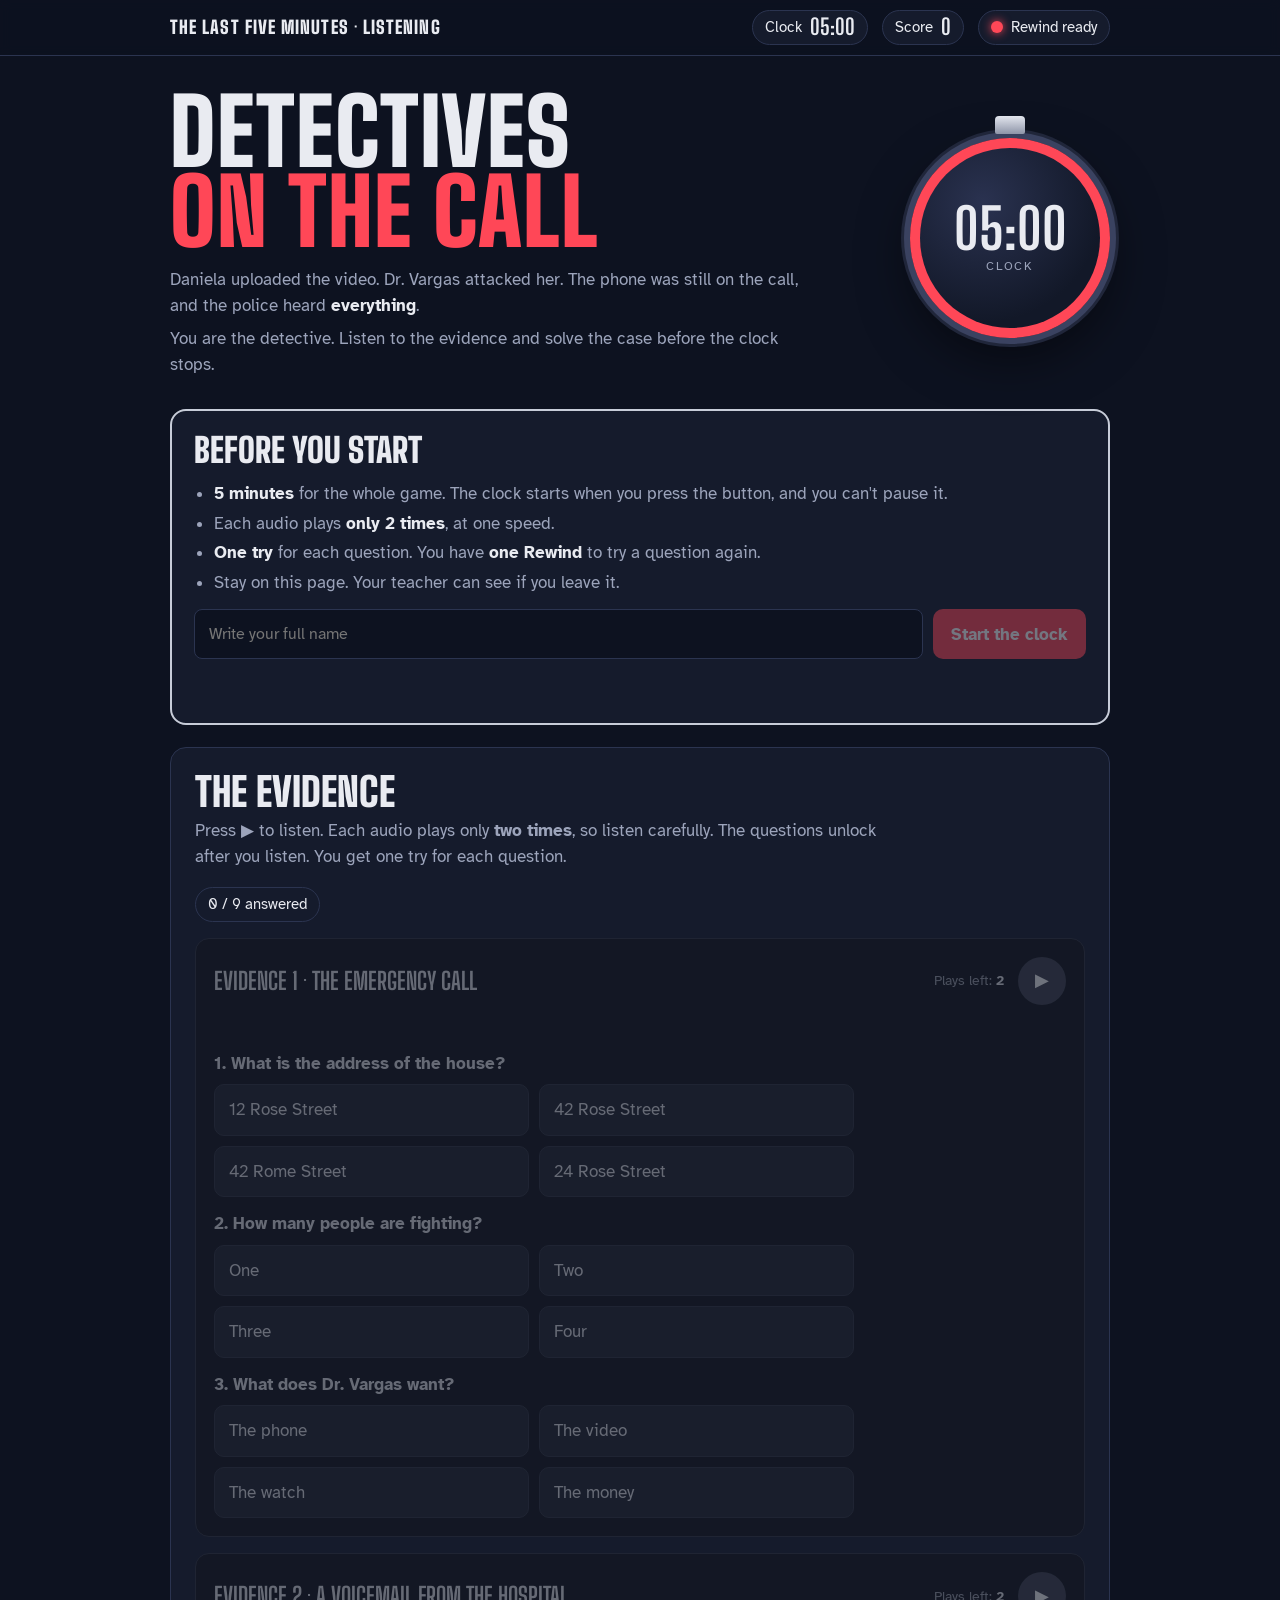
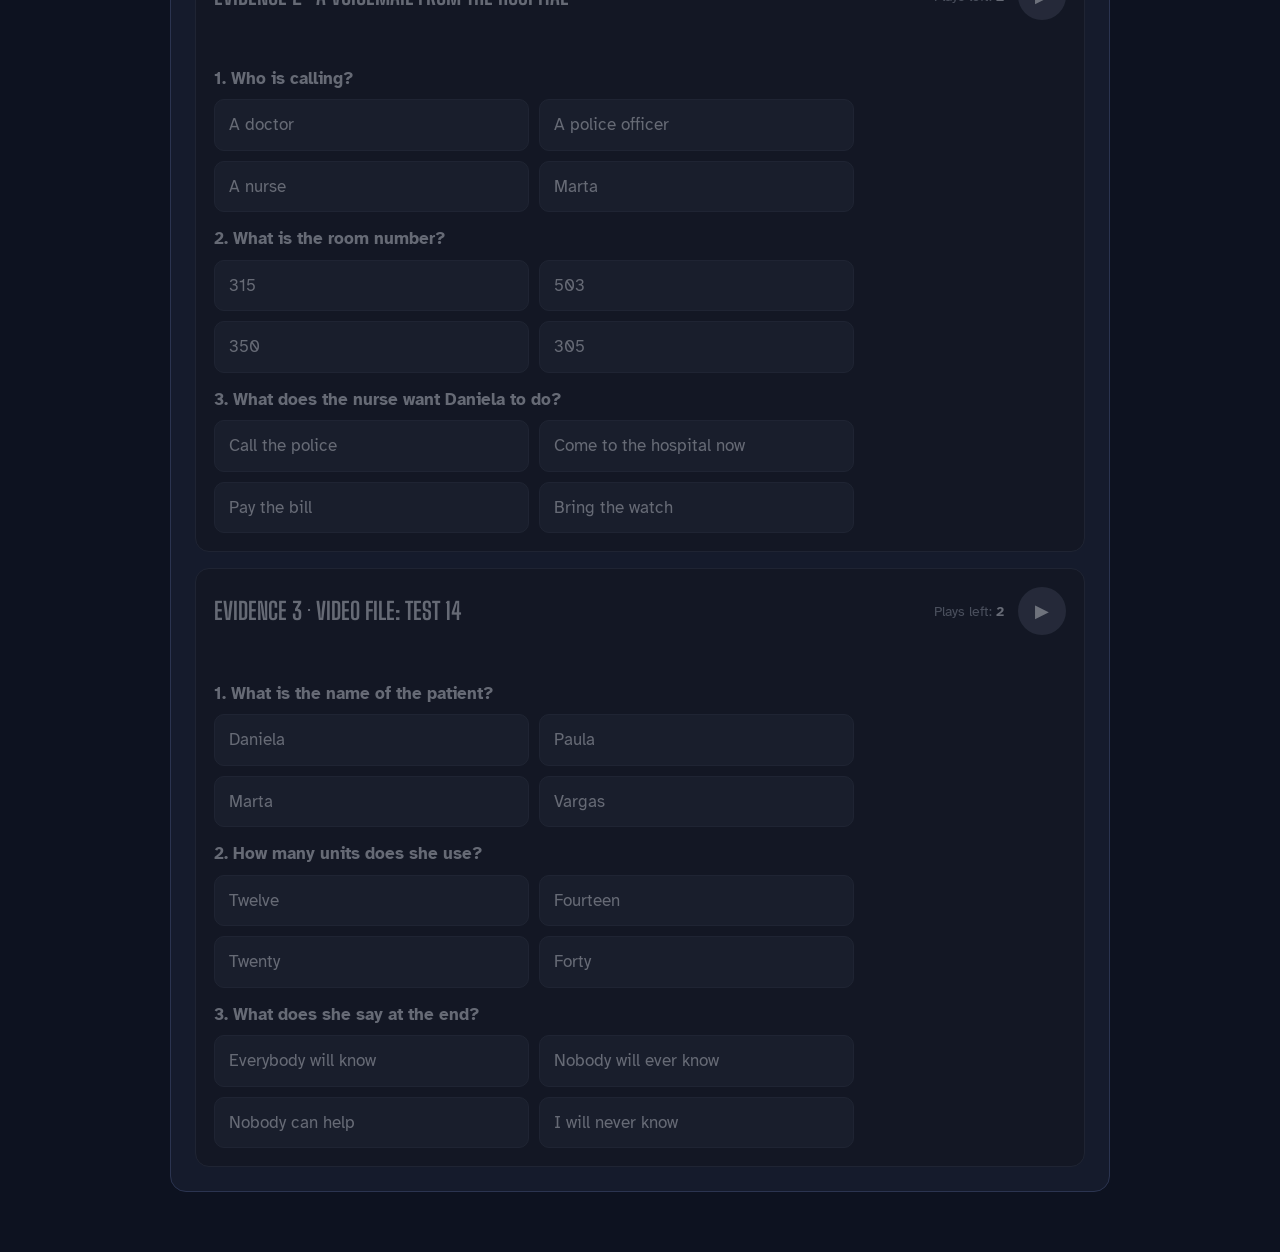
==== listening.html @ 0d75cebb "The Last Five Minutes: four English games as a static site Reading, Listening, Writing and Speaking " ====
<!DOCTYPE html>
<html lang="en">
<head>
<meta charset="utf-8">
<meta name="viewport" content="width=device-width, initial-scale=1">
<title>Detectives on the Call · The Last Five Minutes</title>
<meta name="description" content="Daniela uploaded the video. Dr. Vargas attacked her. The phone was still on the call, and the police heard everything. You are the detective. Listen to the evidence and solve the case before the clock">
<link rel="preconnect" href="https://fonts.googleapis.com">
<link rel="preconnect" href="https://fonts.gstatic.com" crossorigin>
<link href="https://fonts.googleapis.com/css2?family=Big+Shoulders+Display:wght@500;700;900&family=Atkinson+Hyperlegible:ital,wght@0,400;0,700;1,400&display=swap" rel="stylesheet">
<meta name="theme-color" content="#0d1220">
<link rel="icon" href="img/favicon.svg" type="image/svg+xml">
<link rel="stylesheet" href="css/style.css">
</head>
<body data-page="listening">
<div class="bar">
  <div class="wrap">
    <a class="brand" href="index.html" title="All games">The Last Five Minutes · Listening</a>
    <span class="chip tchip" id="tChip"><span id="tLabel">Clock</span> <b id="tTime">--:--</b></span>
    <span class="chip" id="playerChip" hidden><span id="playerName"></span></span>
    <span class="chip">Score <b id="score">0</b></span>
    <span class="chip" id="tokenChip"><span class="token-dot"></span><span id="tokenText">Rewind ready</span></span>
    <button class="ghost" id="restart" type="button" hidden>Start over</button>
  </div>
</div>

<div class="wrap">
  <header class="hero">
    <div>
      <h1>Detectives <span>on the call</span></h1>
      <p>Daniela uploaded the video. Dr. Vargas attacked her. The phone was still on the call, and the police heard <strong>everything</strong>.</p><p>You are the detective. Listen to the evidence and solve the case before the clock stops.</p>
    </div>
    <div class="dial-box" aria-hidden="true">
      <div class="dial" id="dial"><div class="dial-face"><div><div class="dial-time" id="dialTime">--:--</div><div class="dial-label" id="dialLabel">Mission clock</div></div></div></div>
    </div>
  </header>

  <section class="gate" id="gate">
    <h2>Before you start</h2>
    <ul><li><b>5 minutes</b> for the whole game. The clock starts when you press the button, and you can't pause it.</li><li>Each audio plays <b>only 2 times</b>, at one speed.</li><li><b>One try</b> for each question. You have <b>one Rewind</b> to try a question again.</li><li>Stay on this page. Your teacher can see if you leave it.</li></ul>
    <form id="gateForm">
      <label for="nameIn" class="sr">Your full name</label>
      <input type="text" id="nameIn" placeholder="Write your full name" autocomplete="off" maxlength="40">
      <button class="btn red" id="startBtn" type="submit" disabled>Start the clock</button>
    </form>
    <p class="meta" id="attemptNote"></p>
  </section>

  <section class="gate" id="doneCard" hidden>
    <h2>You finished this game</h2>
    <p class="meta" id="doneMeta"></p>
    <div class="row">
      <button class="btn red" id="againTop" type="button">Play again</button>
      <button class="btn line" id="seeResult" type="button">See my result</button>
    </div>
  </section>

  <section class="panel">
    <h2>The evidence</h2>
    <p class="lead">Press ▶ to listen. Each audio plays only <strong>two times</strong>, so listen carefully. The questions unlock after you listen. You get one try for each question.</p>
    <div class="row"><span class="chip" id="progress">0 / 9 answered</span></div>
    <p class="note" id="noVoice" hidden>This browser can't play the audio, so the text appears instead. For the real listening game, open the link in Chrome or Edge.</p>
    <div id="evidence"></div>
  </section>
  <section class="result" id="result" hidden></section>
</div>

<div class="flash" id="flash"></div>
<div class="modal" id="modal" role="dialog" aria-modal="true" aria-labelledby="mTitle">
  <div class="modal-box">
    <h3 id="mTitle">Wrong!</h3>
    <p id="mText"></p>
    <div class="row">
      <button class="btn red" id="mYes" type="button">Yes</button>
      <button class="btn line" id="mNo" type="button">No</button>
    </div>
  </div>
</div>
<script src="js/common.js"></script>
<script src="js/listening.js"></script>
<script src="js/boot.js"></script>
</body>
</html>
---- css/style.css ----
/* Plan: one night-time world (Dr. Vargas's house after dark). Silver watch dial is the hero.
   Camera-red is the single loud accent: the watch, REWIND and "caught" moments. Layout: one left-aligned column, tabs as numbered missions. */
:root{
  --ink:#0d1220;
  --panel:#151b2c;
  --panel-2:#1c2438;
  --line:#2b3450;
  --text:#e9ebf1;
  --muted:#9ca4bb;
  --steel:#c7ccd8;
  --alarm:#ff4757;
  --ok:#46cf9f;
  --bad:#ff7a85;
  --font-display:'Big Shoulders Display','Arial Narrow',Impact,sans-serif;
  --font-body:'Atkinson Hyperlegible',system-ui,-apple-system,'Segoe UI',sans-serif;
  color-scheme:dark;
}
*{box-sizing:border-box}
html,body{margin:0}
body{background:var(--ink);color:var(--text);font-family:var(--font-body);font-size:17px;line-height:1.5;
  background-image:radial-gradient(1200px 500px at 85% -10%, #1b2440 0%, transparent 60%);min-height:100%}
button{font:inherit;color:inherit;cursor:pointer}
button:focus-visible,input:focus-visible,textarea:focus-visible{outline:3px solid var(--steel);outline-offset:2px}
.wrap{max-width:980px;margin:0 auto;padding:0 20px 60px}

/* status bar */
.bar{position:sticky;top:0;z-index:20;background:rgba(13,18,32,.92);backdrop-filter:blur(6px);border-bottom:1px solid var(--line)}
.bar .wrap{display:flex;gap:14px;align-items:center;padding-top:10px;padding-bottom:10px;flex-wrap:wrap}
.brand{font-family:var(--font-display);font-weight:900;letter-spacing:.06em;text-transform:uppercase;font-size:18px;margin-right:auto}
.chip{display:inline-flex;align-items:center;gap:8px;border:1px solid var(--line);background:var(--panel);border-radius:999px;padding:5px 12px;font-size:15px}
.chip b{font-family:var(--font-display);font-size:22px;line-height:1;font-variant-numeric:tabular-nums}
.token-dot{width:12px;height:12px;border-radius:50%;background:var(--alarm);box-shadow:0 0 10px var(--alarm)}
.token-used .token-dot{background:transparent;border:2px solid var(--muted);box-shadow:none}
.chip input{background:transparent;border:0;border-bottom:1px solid var(--line);border-radius:0;padding:2px 4px;width:9em;min-width:0}
.ghost:disabled{opacity:.45;cursor:not-allowed}
.ghost{background:transparent;border:1px solid var(--line);border-radius:8px;padding:6px 12px;font-size:14px;color:var(--muted)}
.ghost:hover{color:var(--text);border-color:var(--steel)}
.score-pop{animation:pop .35s ease}
@keyframes pop{50%{transform:scale(1.25)}}

/* hero */
.hero{display:grid;grid-template-columns:1fr auto;gap:28px;align-items:center;padding:36px 0 24px}
.hero h1{font-family:var(--font-display);font-weight:900;text-transform:uppercase;font-size:clamp(46px,8vw,92px);line-height:.88;margin:0 0 14px;letter-spacing:.01em;text-wrap:balance}
.hero h1 span{color:var(--alarm)}
.hero p{margin:0 0 8px;max-width:58ch;color:var(--muted)}
.hero p strong{color:var(--text)}
.dial-box{display:grid;justify-items:center;gap:10px}
.dial{--p:1;width:200px;height:200px;border-radius:50%;display:grid;place-items:center;position:relative;
  background:conic-gradient(var(--alarm) calc(var(--p)*360deg), #2a3148 0);padding:10px;box-shadow:0 0 0 6px #3a4260, 0 0 0 9px #20263a, 0 20px 50px rgba(0,0,0,.5)}
.dial::before{content:"";position:absolute;top:-22px;left:50%;width:30px;height:18px;transform:translateX(-50%);background:linear-gradient(#e3e6ee,#8e95a8);border-radius:4px 4px 2px 2px}
.dial-face{width:100%;height:100%;border-radius:50%;background:radial-gradient(circle at 35% 30%,#2a3250,#121828 70%);display:grid;place-items:center;text-align:center}
.dial-time{font-family:var(--font-display);font-weight:700;font-size:56px;line-height:1;font-variant-numeric:tabular-nums}
.dial-label{font-size:12px;letter-spacing:.14em;text-transform:uppercase;color:var(--muted)}
.dial-ctrl{display:flex;gap:8px}

/* how-to strip */
.howto{display:grid;grid-template-columns:repeat(3,1fr);gap:12px;margin:6px 0 28px}
.howto div{border-left:3px solid var(--line);padding:4px 12px;font-size:15px;color:var(--muted)}
.howto b{color:var(--text);display:block}

/* tabs */
.tabs{display:grid;grid-template-columns:repeat(4,1fr);gap:10px;margin-bottom:18px}
.tab{background:var(--panel);border:1px solid var(--line);border-radius:12px;padding:12px 14px;text-align:left;display:grid;gap:2px;position:relative}
.tab .n{font-family:var(--font-display);font-size:14px;color:var(--muted);letter-spacing:.1em}
.tab .t{font-family:var(--font-display);font-weight:700;font-size:24px;text-transform:uppercase;line-height:1}
.tab .s{font-size:14px;color:var(--muted)}
.tab[aria-selected="true"]{border-color:var(--steel);background:var(--panel-2)}
.tab[aria-selected="true"] .t{color:var(--alarm)}
.tab .done{position:absolute;top:10px;right:12px;font-size:13px;color:var(--ok);display:none}
.tab.is-done .done{display:block}

.panel{display:none;background:var(--panel);border:1px solid var(--line);border-radius:16px;padding:24px}
.panel.on{display:block}
.panel h2{font-family:var(--font-display);font-weight:900;text-transform:uppercase;font-size:40px;line-height:1;margin:0 0 6px}
.panel h3{font-family:var(--font-display);font-weight:700;text-transform:uppercase;font-size:26px;margin:28px 0 8px}
.lead{color:var(--muted);margin:0 0 18px;max-width:65ch}

.btn{background:var(--steel);color:#10141f;border:0;border-radius:10px;padding:10px 18px;font-weight:700}
.btn:hover{filter:brightness(1.08)}
.btn:disabled{opacity:.4;cursor:not-allowed}
.btn.red{background:var(--alarm);color:#fff}
.btn.line{background:transparent;color:var(--text);border:1px solid var(--line)}
.row{display:flex;gap:10px;flex-wrap:wrap;align-items:center}

/* reading */
.doors{display:grid;grid-template-columns:repeat(5,1fr);gap:10px;margin-bottom:20px}
.door{border:1px solid var(--line);border-radius:10px;padding:10px 6px;text-align:center;background:var(--ink)}
.door .L{font-family:var(--font-display);font-weight:900;font-size:40px;line-height:1;color:var(--line)}
.door .r{font-size:12px;color:var(--muted);text-transform:uppercase;letter-spacing:.08em}
.door.open{border-color:var(--ok)}
.door.open .L{color:var(--ok)}
.door.now{border-color:var(--steel)}
.room-tag{font-size:13px;letter-spacing:.12em;text-transform:uppercase;color:var(--alarm);font-weight:700}
blockquote{margin:10px 0 16px;padding:12px 16px;border-left:3px solid var(--steel);background:var(--ink);border-radius:0 10px 10px 0;font-style:italic;max-width:65ch}
.q{font-weight:700;font-size:19px;margin:0 0 12px}
.opts{display:grid;grid-template-columns:repeat(2,1fr);gap:10px;max-width:640px}
.opt{background:var(--panel-2);border:1px solid var(--line);border-radius:10px;padding:12px 14px;text-align:left}
.opt:hover:not(:disabled){border-color:var(--steel)}
.opt.right{border-color:var(--ok);background:rgba(70,207,159,.14)}
.opt.wrong{border-color:var(--bad);background:rgba(255,122,133,.12);animation:shake .3s}
.opt:disabled{cursor:default}
@keyframes shake{25%{transform:translateX(-5px)}75%{transform:translateX(5px)}}
.code-in{display:flex;gap:10px;flex-wrap:wrap}
input[type=text]{background:var(--ink);border:1px solid var(--line);border-radius:8px;color:var(--text);padding:9px 12px;font:inherit;min-width:0}
.feedback{margin-top:14px;min-height:1.5em;font-weight:700}
.feedback.good{color:var(--ok)}
.final{text-align:left;padding:10px 0}
.final .word{font-family:var(--font-display);font-weight:900;font-size:clamp(60px,14vw,120px);line-height:1;letter-spacing:.12em;color:var(--ok)}

/* listening */
.speed{display:inline-flex;border:1px solid var(--line);border-radius:999px;overflow:hidden}
.speed button{background:transparent;border:0;padding:6px 14px;font-size:14px;color:var(--muted)}
.speed button[aria-pressed="true"]{background:var(--steel);color:#10141f;font-weight:700}
.evidence{border:1px solid var(--line);border-radius:14px;padding:18px;margin-top:16px;background:var(--ink)}
.ev-head{display:flex;gap:14px;align-items:center;flex-wrap:wrap;margin-bottom:12px}
.ev-head h4{margin:0;font-family:var(--font-display);font-size:24px;text-transform:uppercase;font-weight:700;margin-right:auto}
.play{width:48px;height:48px;border-radius:50%;border:0;background:var(--alarm);color:#fff;font-size:18px;display:grid;place-items:center}
.speaking{font-size:14px;color:var(--muted);min-height:1.4em}
.speaking b{color:var(--alarm)}
.lq{margin:14px 0 0}
.lq .q{font-size:17px;margin-bottom:8px}
.transcript{display:none;margin-top:14px;font-size:15px;color:var(--muted);border-top:1px dashed var(--line);padding-top:10px}
.transcript.on{display:block}
.transcript p{margin:2px 0}
.transcript b{color:var(--text)}
.note{font-size:14px;color:var(--muted)}

/* writing */
.diary{background:#f1ede2;color:#23222a;border-radius:6px 14px 14px 6px;padding:22px 24px 22px 54px;position:relative;
  background-image:repeating-linear-gradient(transparent 0 37px,#c9d3e6 37px 38px);box-shadow:inset 6px 0 0 #d9a3a7}
.diary::before{content:"";position:absolute;left:36px;top:0;bottom:0;width:2px;background:#e2a0a6}
.diary .date{font-style:italic;color:#5a5870;margin:0 0 6px}
.diary ol{margin:0;padding-left:20px}
.diary li{line-height:38px}
.diary input{background:rgba(255,255,255,.75);color:#1a1a22;border:0;border-bottom:2px solid #6a6f88;border-radius:4px 4px 0 0;width:7.5em;padding:2px 6px;font:inherit;font-weight:700}
.diary input.right{border-color:#1f9b6e;background:#d8f3e8}
.diary input.wrong{border-color:#d33b4a;background:#fbdfe2}
.diary .base{color:#6a6f88;font-size:15px}
.chips{display:flex;gap:8px;flex-wrap:wrap;margin:10px 0}
.wchip{border:1px dashed var(--line);border-radius:999px;padding:4px 12px;font-size:14px;color:var(--muted)}
.wchip.used{border-style:solid;border-color:var(--ok);color:var(--ok)}
textarea{width:100%;min-height:180px;background:var(--ink);border:1px solid var(--line);border-radius:10px;color:var(--text);font:inherit;padding:12px;resize:vertical}
.mini-clock{font-family:var(--font-display);font-weight:700;font-size:34px;font-variant-numeric:tabular-nums}
.starter{background:var(--ink);border-radius:10px;padding:12px 14px;margin:10px 0;font-style:italic;color:var(--steel)}

/* speaking */
.spk-grid{display:grid;grid-template-columns:1.3fr 1fr;gap:18px;align-items:start}
.card{background:var(--ink);border:1px solid var(--line);border-radius:14px;padding:20px}
.topic{font-family:var(--font-display);font-weight:700;font-size:32px;line-height:1.05;min-height:3.2em;margin:6px 0 14px;text-wrap:balance}
.big-clock{font-family:var(--font-display);font-weight:900;font-size:90px;line-height:1;font-variant-numeric:tabular-nums}
.rewind-btn{width:100%;padding:18px;border-radius:14px;border:0;background:var(--alarm);color:#fff;font-family:var(--font-display);font-weight:900;font-size:40px;letter-spacing:.08em;margin-top:12px;box-shadow:0 6px 0 #a3202c}
.rewind-btn:active:not(:disabled){transform:translateY(4px);box-shadow:0 2px 0 #a3202c}
.rewind-btn:disabled{opacity:.35;cursor:not-allowed}
.rw-count{color:var(--muted);margin-top:8px}
.chars{display:flex;gap:8px;flex-wrap:wrap;margin:8px 0 12px}
.qs{margin:0;padding-left:20px}
.qs li{margin:6px 0}
.vote{display:grid;gap:10px}
.vote-row{display:grid;grid-template-columns:130px 1fr 36px;gap:10px;align-items:center}
.vote-row button{background:var(--panel-2);border:1px solid var(--line);border-radius:8px;padding:8px;text-align:left}
.vbar{height:14px;background:var(--panel-2);border-radius:7px;overflow:hidden}
.vbar i{display:block;height:100%;width:0;background:var(--steel);transition:width .3s}
.vote-row span{font-family:var(--font-display);font-size:22px;font-variant-numeric:tabular-nums;text-align:right}

/* flash + modal */
.flash{position:fixed;inset:0;background:#fff;opacity:0;pointer-events:none;z-index:100}
.flash.go{animation:flash .7s ease-out}
@keyframes flash{0%{opacity:0}15%{opacity:1}100%{opacity:0}}
.modal{position:fixed;inset:0;background:rgba(5,8,15,.75);display:none;place-items:center;z-index:90;padding:20px}
.modal.on{display:grid}
.modal-box{background:var(--panel);border:2px solid var(--alarm);border-radius:16px;padding:24px;max-width:460px;width:100%}
.modal-box h3{font-family:var(--font-display);font-weight:900;font-size:40px;text-transform:uppercase;color:var(--alarm);margin:0 0 6px;line-height:1}
.modal-box p{color:var(--muted);margin:0 0 18px}
.modal-box .row{flex-direction:column;align-items:stretch}

@media (max-width:760px){
  .hero{grid-template-columns:1fr}
  .dial-box{justify-items:start}
  .tabs{grid-template-columns:repeat(2,1fr)}
  .howto{grid-template-columns:1fr}
  .spk-grid{grid-template-columns:1fr}
}
@media (max-width:440px){
  .opts{grid-template-columns:1fr}
  .doors{gap:6px}
  .door .L{font-size:30px}
  .door .r{font-size:10px}
  .panel{padding:18px}
  .diary{padding-left:44px}
  .diary::before{left:28px}
}
@media (prefers-reduced-motion:reduce){
  .flash.go{animation:flashSoft .3s}
  @keyframes flashSoft{50%{opacity:.25}}
  .opt.wrong,.score-pop{animation:none}
}

.result{margin-top:22px;border:2px solid var(--ok);border-radius:16px;padding:22px;background:var(--ink)}
.result[hidden]{display:none}
.result .big{font-family:var(--font-display);font-weight:900;font-size:clamp(40px,8vw,64px);line-height:1;text-transform:uppercase;color:var(--ok);margin:0 0 6px}
.result p{margin:4px 0;color:var(--muted)}
.result strong{color:var(--text)}
.steps{display:grid;grid-template-columns:repeat(3,1fr);gap:12px;margin:6px 0 24px}
.steps div{border-left:3px solid var(--line);padding:4px 12px;font-size:15px;color:var(--muted)}
.steps b{color:var(--text);display:block}
@media (max-width:760px){.steps{grid-template-columns:1fr}}
.panel{display:block}
.dline{display:inline}
.dchk{background:#2d3046;color:#f1ede2;border:0;border-radius:6px;padding:3px 10px;font-size:14px;font-weight:700;margin-left:4px;vertical-align:middle}
.dchk:disabled{background:#1f9b6e;cursor:default}

/* ===== v2: gate, mandatory clock, results, responsive ===== */
.sr{position:absolute;width:1px;height:1px;overflow:hidden;clip:rect(0 0 0 0);white-space:nowrap}
.gate{background:var(--panel);border:2px solid var(--steel);border-radius:16px;padding:22px;margin:0 0 22px;display:grid;gap:14px}
.gate[hidden]{display:none}
.gate h2{font-family:var(--font-display);font-weight:900;text-transform:uppercase;font-size:34px;line-height:1;margin:0}
.gate ul{margin:0;padding-left:20px;color:var(--muted);display:grid;gap:4px}
.gate li b{color:var(--text)}
.gate form{display:flex;gap:10px;flex-wrap:wrap}
.gate input{flex:1 1 220px;padding:12px 14px}
.locked{opacity:.38;pointer-events:none;user-select:none;filter:saturate(.4)}
.tchip b{min-width:3.4ch}
.tchip.warn{border-color:var(--alarm);color:var(--alarm)}
.tchip.warn b{animation:blink 1s steps(2) infinite}
@keyframes blink{50%{opacity:.35}}
.chip[hidden]{display:none}
.plays{font-size:14px;color:var(--muted)}
.plays b{color:var(--text)}
.play:disabled{background:#3a4260;cursor:not-allowed}
.lockmsg{font-size:14px;color:var(--alarm);margin:10px 0 0}
.opt.picked-wrong{border-color:var(--bad);background:rgba(255,122,133,.12)}
.stats{display:grid;grid-template-columns:repeat(4,1fr);gap:10px;margin:14px 0}
.stat{background:var(--panel);border:1px solid var(--line);border-radius:10px;padding:10px 12px}
.stat span{display:block;font-size:12px;letter-spacing:.1em;text-transform:uppercase;color:var(--muted)}
.stat b{font-family:var(--font-display);font-size:28px;line-height:1.1;font-variant-numeric:tabular-nums}
.meta{font-size:14px;color:var(--muted)}
.rv{border-top:1px solid var(--line);padding-top:12px;margin-top:14px}
.rv h5{font-family:var(--font-display);font-size:20px;text-transform:uppercase;margin:0 0 6px}
.rv ul{margin:6px 0 0;padding-left:20px}
.rv li{margin:4px 0}
.rv .tr{font-size:15px;color:var(--muted);font-style:italic}
.okc{color:var(--ok);font-weight:700}
.badc{color:var(--bad);font-weight:700}
.btn,.opt,.ghost,.play{min-height:44px}
input[type=text],textarea{font-size:16px}
.diary input{font-size:16px}
.diary input:disabled{opacity:1;-webkit-text-fill-color:#1a1a22}
.dchk{min-height:32px}
.nopaste{font-size:14px;color:var(--alarm);min-height:1.4em;margin:6px 0 0}
.phase-tag{font-size:13px;letter-spacing:.12em;text-transform:uppercase;color:var(--muted);font-weight:700}
@media (max-width:760px){
  .dial-box{display:none}
  .hero{padding:22px 0 14px}
  .stats{grid-template-columns:repeat(2,1fr)}
}
@media (max-width:560px){
  .brand,#playerChip{display:none}
  .bar .wrap{gap:6px;padding-left:12px;padding-right:12px}
  .chip{padding:4px 10px;font-size:13px}
  .chip b{font-size:19px}
  .wrap{padding-left:14px;padding-right:14px}
  .hero h1{font-size:44px}
  .opts{grid-template-columns:1fr}
  .panel{padding:16px}
  .panel h2{font-size:30px}
  .panel h3{font-size:24px}
  .gate{padding:16px}
  .gate .btn{width:100%}
  .evidence{padding:14px}
  .ev-head h4{font-size:20px;flex-basis:100%}
  .diary{padding:14px 12px 14px 28px;background-image:none}
  .diary::before{left:16px}
  .diary li{line-height:1.6;padding:8px 0;border-bottom:1px solid #c9d3e6}
  .diary input{width:7.5em}
  .dchk{min-height:40px;padding:4px 12px}
  .modal-box{padding:18px}
  .modal-box h3{font-size:32px}
  .mini-clock{font-size:28px}
  .row .btn{flex:1 1 auto}
}

/* ===== reading ===== */
.door.forced{border-color:var(--bad)}
.door.forced .L{color:var(--bad)}
.order{display:grid;gap:8px;max-width:520px}
.order .opt{display:flex;gap:12px;align-items:center}
.opt.picked{border-color:var(--steel);background:var(--panel)}
.ordn{width:28px;height:28px;flex:none;border-radius:50%;border:1px dashed var(--line);display:grid;place-items:center;font-family:var(--font-display);font-weight:900;font-size:18px}
.opt.picked .ordn{background:var(--steel);color:#10141f;border:0}
.secret{font-family:var(--font-display);font-weight:900;font-size:clamp(56px,13vw,110px);line-height:1;letter-spacing:.14em;margin:6px 0 10px}
.doors{grid-template-columns:repeat(5,minmax(0,1fr))}
.door .r{overflow:hidden;text-overflow:ellipsis;white-space:nowrap}
@media (max-width:560px){.door{padding:8px 2px}.door .r{font-size:9px;letter-spacing:.02em}.bar .ghost{padding:4px 10px;min-height:36px}}

/* link back to the home page */
a.brand{color:inherit;text-decoration:none}
a.brand:hover{color:var(--alarm)}
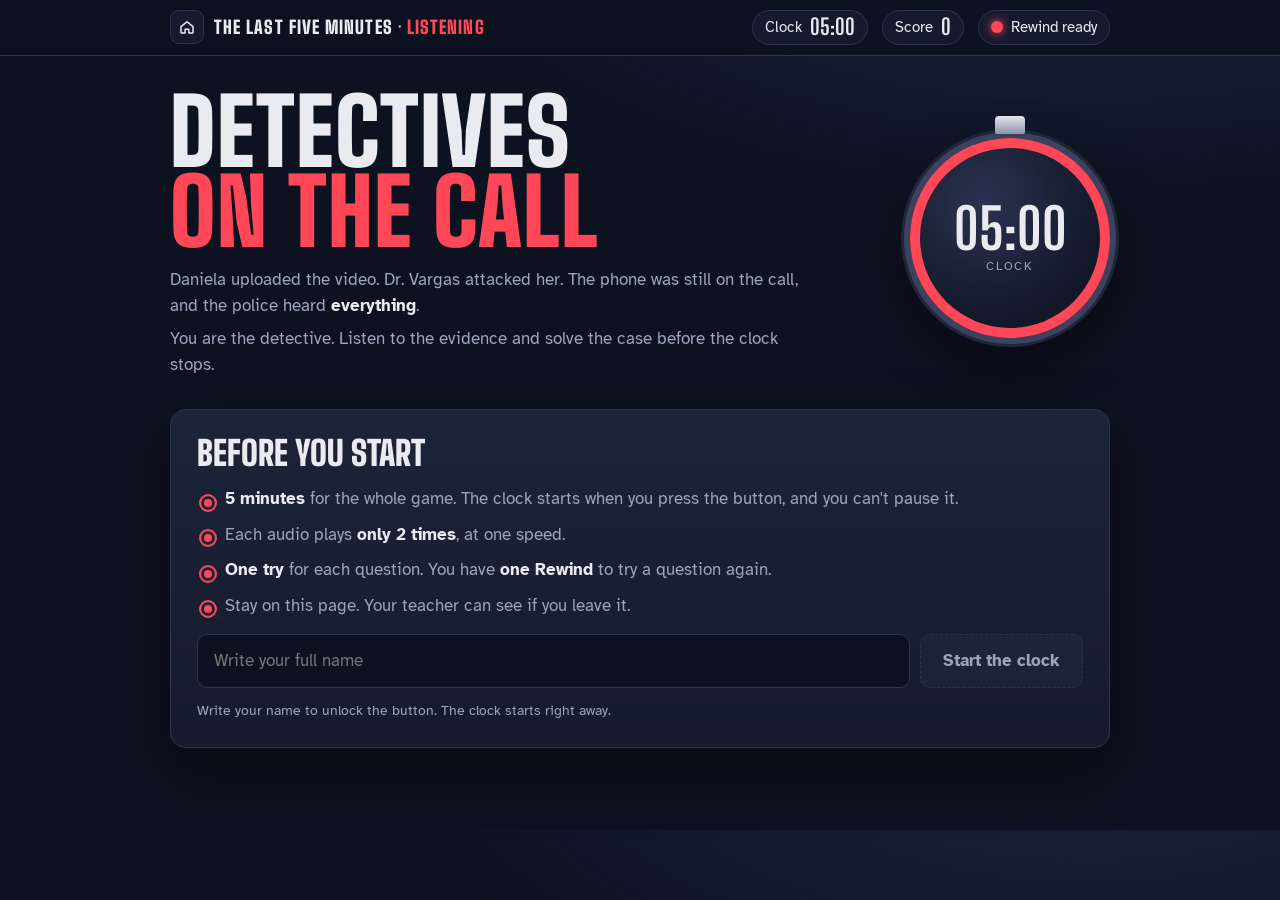
==== commit 417b16cc: "Improve navigation, responsive layout and game UI - Home button in every game bar; one-row compact b" ====
--- a/listening.html
+++ b/listening.html
@@ -15,13 +15,14 @@
 <body data-page="listening">
 <div class="bar">
   <div class="wrap">
-    <a class="brand" href="index.html" title="All games">The Last Five Minutes · Listening</a>
+    <a class="brand" href="index.html" title="All games" aria-label="All games"><svg class="home-ico" viewBox="0 0 24 24" aria-hidden="true"><path d="M4 11.5 12 5l8 6.5V19a1 1 0 0 1-1 1h-4.5v-5h-5v5H5a1 1 0 0 1-1-1z" fill="none" stroke="currentColor" stroke-width="2" stroke-linejoin="round"/></svg><span class="brand-txt">The Last Five Minutes · <em>Listening</em></span></a>
     <span class="chip tchip" id="tChip"><span id="tLabel">Clock</span> <b id="tTime">--:--</b></span>
     <span class="chip" id="playerChip" hidden><span id="playerName"></span></span>
     <span class="chip">Score <b id="score">0</b></span>
-    <span class="chip" id="tokenChip"><span class="token-dot"></span><span id="tokenText">Rewind ready</span></span>
-    <button class="ghost" id="restart" type="button" hidden>Start over</button>
+    <span class="chip" id="tokenChip" title="Your Rewind: one per game"><span class="token-dot"></span><span id="tokenText">Rewind ready</span></span>
+    <button class="ghost" id="restart" type="button" hidden aria-label="Start over"><span class="ico" aria-hidden="true">↺</span><span class="lbl">Start over</span></button>
   </div>
+  <span class="tline" aria-hidden="true"></span>
 </div>
 
 <div class="wrap">
@@ -43,6 +44,7 @@
       <input type="text" id="nameIn" placeholder="Write your full name" autocomplete="off" maxlength="40">
       <button class="btn red" id="startBtn" type="submit" disabled>Start the clock</button>
     </form>
+    <p class="hint" id="startHint">Write your name to unlock the button. The clock starts right away.</p>
     <p class="meta" id="attemptNote"></p>
   </section>
 
@@ -52,10 +54,12 @@
     <div class="row">
       <button class="btn red" id="againTop" type="button">Play again</button>
       <button class="btn line" id="seeResult" type="button">See my result</button>
+      <a class="btn line" href="index.html">All games</a>
+      <a class="btn line" href="writing.html">Next: Writing →</a>
     </div>
   </section>
 
-  <section class="panel">
+  <section class="panel game-area" data-first>
     <h2>The evidence</h2>
     <p class="lead">Press ▶ to listen. Each audio plays only <strong>two times</strong>, so listen carefully. The questions unlock after you listen. You get one try for each question.</p>
     <div class="row"><span class="chip" id="progress">0 / 9 answered</span></div>
--- a/css/style.css
+++ b/css/style.css
@@ -296,3 +296,132 @@
 /* link back to the home page */
 a.brand{color:inherit;text-decoration:none}
 a.brand:hover{color:var(--alarm)}
+
+/* ===== v3: navigation, responsive layout and polish ===== */
+[hidden]{display:none!important}
+a.btn{display:inline-flex;align-items:center;justify-content:center;text-decoration:none;text-align:center}
+a:focus-visible{outline:3px solid var(--steel);outline-offset:2px;border-radius:8px}
+::selection{background:var(--alarm);color:#fff}
+
+/* top bar: home button, compact chips, time line */
+.bar .wrap{flex-wrap:nowrap}
+.brand{display:inline-flex;align-items:center;gap:10px;min-width:0}
+.brand-txt{overflow:hidden;text-overflow:ellipsis;white-space:nowrap}
+.brand em{font-style:normal;color:var(--alarm)}
+.home-ico{width:34px;height:34px;flex:none;padding:7px;border:1px solid var(--line);border-radius:9px;background:var(--panel);color:var(--text);transition:border-color .15s,color .15s}
+a.brand:hover .home-ico{border-color:var(--alarm);color:var(--alarm)}
+.chip{white-space:nowrap}
+.ghost .ico{display:none;font-size:20px;line-height:1}
+.ghost{white-space:nowrap}
+.tline{position:absolute;left:0;bottom:-1px;height:3px;width:calc(var(--clock-p,0) * 100%);background:var(--alarm);box-shadow:0 0 12px var(--alarm);transition:width .25s linear;pointer-events:none}
+.bar:has(.tchip.warn) .tline{animation:blink 1s steps(2) infinite}
+
+/* before the start the game stays out of the way; after the end the result comes first */
+body:not(.started) .game-area{display:none}
+body.finished .game-area{display:none}
+
+/* hero becomes a compact title while playing */
+.started .hero{padding:22px 0 16px;gap:18px}
+.started .hero p{display:none}
+.started .hero h1{font-size:clamp(36px,5.5vw,58px);margin:0}
+.started .dial{width:118px;height:118px;padding:7px;box-shadow:0 0 0 4px #3a4260,0 0 0 7px #20263a,0 12px 30px rgba(0,0,0,.5)}
+.started .dial::before{top:-15px;width:22px;height:11px}
+.started .dial-time{font-size:32px}
+.started .dial-label{font-size:9px;letter-spacing:.1em}
+
+/* briefing card before the start */
+.gate{border:1px solid var(--line);background:linear-gradient(180deg,var(--panel-2),var(--panel));box-shadow:0 24px 60px rgba(0,0,0,.35);padding:26px;gap:16px}
+.gate ul{list-style:none;padding:0;gap:10px}
+.gate li{position:relative;padding-left:28px}
+.gate li::before{content:"";position:absolute;left:2px;top:.42em;width:14px;height:14px;border-radius:50%;border:2px solid var(--alarm);box-shadow:inset 0 0 0 3px var(--panel-2),inset 0 0 0 8px var(--alarm)}
+.gate input{font-size:17px;padding:13px 16px;border-radius:10px}
+.gate form .btn{padding:12px 22px;font-size:17px}
+.btn.red:disabled{background:var(--panel-2);color:var(--muted);border:1px dashed var(--line);opacity:1}
+.hint{margin:-4px 0 0;font-size:14px;color:var(--muted)}
+#doneCard{border-color:var(--ok);background:linear-gradient(180deg,rgba(70,207,159,.10),var(--panel))}
+#doneCard h2{color:var(--ok)}
+.row .btn{min-height:44px}
+
+/* panels and controls */
+.panel{border-radius:18px}
+.btn{transition:filter .15s,transform .1s}
+.btn:active:not(:disabled){transform:translateY(1px)}
+.opt{transition:border-color .15s,background .15s,transform .1s;line-height:1.35}
+.opt:active:not(:disabled){transform:scale(.99)}
+.opt:disabled:not(.right):not(.picked-wrong){opacity:.75}
+.opt.right::after{content:" \2713";color:var(--ok);font-weight:700}
+.opt.picked-wrong::after{content:" \2717";color:var(--bad);font-weight:700}
+.q{line-height:1.35}
+.lq + .lq{margin-top:22px}
+.feedback{font-size:18px}
+
+/* reading */
+.door{transition:border-color .2s,box-shadow .2s,transform .2s}
+.door.now{box-shadow:0 0 0 1px var(--steel) inset,0 8px 24px rgba(0,0,0,.35);transform:translateY(-2px)}
+.door.open{background:rgba(70,207,159,.08)}
+.door.forced{background:rgba(255,122,133,.07)}
+#nextRoom{margin-top:6px;padding:12px 22px;font-size:17px}
+
+/* listening */
+.evidence{transition:border-color .2s,box-shadow .2s}
+.evidence.is-playing{border-color:var(--alarm);box-shadow:0 0 0 1px var(--alarm) inset}
+.evidence.is-done{border-color:rgba(70,207,159,.55)}
+.ev-count{font-family:var(--font-body);font-size:13px;font-weight:700;letter-spacing:.04em;color:var(--muted);border:1px solid var(--line);border-radius:999px;padding:2px 9px;vertical-align:middle;white-space:nowrap}
+.evidence.is-done .ev-count{color:var(--ok);border-color:var(--ok)}
+.play{width:54px;height:54px;font-size:20px;box-shadow:0 6px 18px rgba(255,71,87,.35);transition:transform .1s}
+.play:active:not(:disabled){transform:scale(.95)}
+.play:disabled{box-shadow:none}
+.evidence.is-playing .play{animation:ring 1.2s ease-out infinite}
+@keyframes ring{0%{box-shadow:0 0 0 0 rgba(255,71,87,.55)}100%{box-shadow:0 0 0 14px rgba(255,71,87,0)}}
+.eq{display:inline-flex;gap:2px;align-items:flex-end;height:14px;margin-right:6px;vertical-align:-2px}
+.eq i{width:3px;background:var(--alarm);border-radius:1px;animation:eq .9s ease-in-out infinite}
+.eq i:nth-child(2){animation-delay:.15s}
+.eq i:nth-child(3){animation-delay:.3s}
+.eq i:nth-child(4){animation-delay:.45s}
+@keyframes eq{0%,100%{height:4px}50%{height:14px}}
+.lockmsg{background:rgba(255,71,87,.08);border:1px dashed rgba(255,71,87,.45);border-radius:10px;padding:10px 12px;color:var(--text)}
+
+/* writing */
+.diary input:focus{outline:3px solid #6a6f88;outline-offset:1px}
+.meter{position:relative;height:8px;background:var(--panel-2);border-radius:4px;margin:10px 0 2px}
+.meter i{display:block;height:100%;width:0;background:var(--muted);border-radius:4px;transition:width .2s,background .2s}
+.meter i.ok{background:var(--steel)}
+.meter i.bonus{background:var(--ok)}
+.meter .mark{position:absolute;left:60%;top:-4px;bottom:-4px;width:2px;background:var(--text);opacity:.5;border-radius:1px}
+#storySec{margin-top:18px}
+
+/* results */
+.result{box-shadow:0 24px 60px rgba(0,0,0,.35)}
+
+@media (max-width:760px){
+  .started .hero{padding:16px 0 12px}
+}
+@media (max-width:560px){
+  .bar .brand{display:inline-flex;margin-right:auto}
+  .brand-txt,#tLabel,#tokenText,.ghost .lbl{display:none}
+  .ghost .ico{display:inline}
+  .bar .wrap{gap:6px}
+  .home-ico{width:36px;height:36px}
+  #tokenChip{padding:4px 9px;gap:0;min-height:30px}
+  .bar .ghost{width:38px;padding:0;display:grid;place-items:center}
+  .started .hero h1{font-size:34px}
+  .gate{padding:18px}
+  .gate h2{font-size:30px}
+  .row .btn,.row a.btn{flex:1 1 calc(50% - 10px)}
+  .play{width:50px;height:50px}
+  .ev-head{gap:10px}
+  .ev-head .plays{margin-right:auto}
+  .lq + .lq{margin-top:18px}
+  .doors{gap:5px}
+}
+@media (prefers-reduced-motion:reduce){
+  .tline,.door,.btn,.opt{transition:none}
+  .evidence.is-playing .play,.eq i,.bar:has(.tchip.warn) .tline{animation:none}
+}
+
+/* v3 fixes */
+.gate .meta:empty{display:none}
+@media (max-width:560px){
+  #setup .row .btn{padding:10px 12px}
+  #setup .row .btn.red{flex-basis:100%}
+}
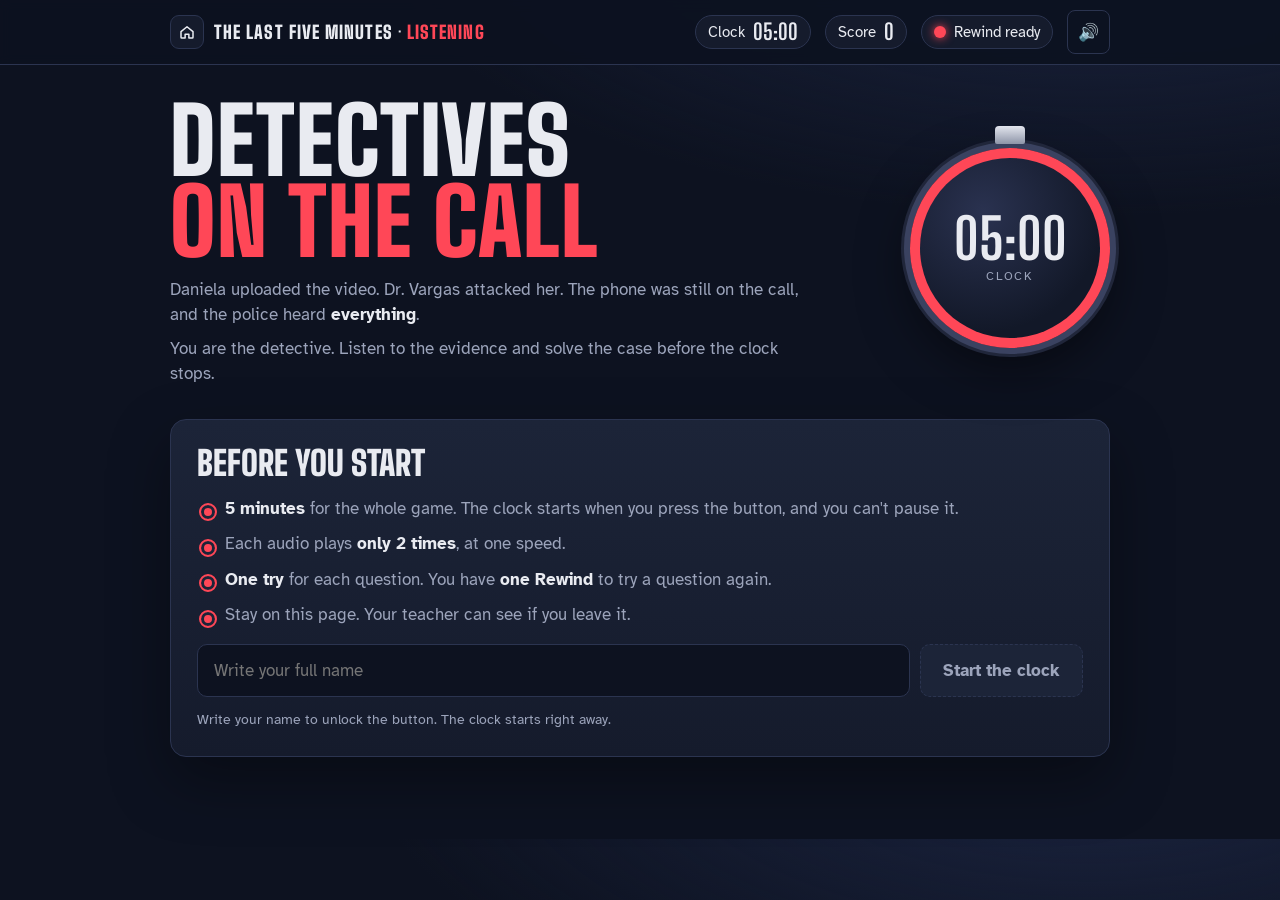
==== commit 67362805: "Floating timer, game effects and an auto-graded Writing mission 2 - Floating watch timer always on s" ====
--- a/listening.html
+++ b/listening.html
@@ -80,6 +80,7 @@
     </div>
   </div>
 </div>
+<script src="js/fx.js"></script>
 <script src="js/common.js"></script>
 <script src="js/listening.js"></script>
 <script src="js/boot.js"></script>
--- a/css/style.css
+++ b/css/style.css
@@ -425,3 +425,151 @@
   #setup .row .btn{padding:10px 12px}
   #setup .row .btn.red{flex-basis:100%}
 }
+
+/* ===== v4: always-visible timer, game effects, Writing redesign ===== */
+
+/* floating watch: fixed on screen while a game runs */
+.ftimer{position:fixed;right:18px;bottom:18px;z-index:60;width:104px;height:104px;border-radius:50%;display:none;place-items:center;
+  background:radial-gradient(circle at 35% 30%,#2a3250,#0f1424 70%);box-shadow:0 0 0 4px #3a4260,0 0 0 7px #1a2033,0 14px 34px rgba(0,0,0,.55)}
+.ftimer::before{content:"";position:absolute;top:-13px;left:50%;width:22px;height:11px;transform:translateX(-50%);background:linear-gradient(#e3e6ee,#8e95a8);border-radius:4px 4px 2px 2px}
+.ftimer svg{position:absolute;inset:6px;width:calc(100% - 12px);height:calc(100% - 12px);transform:rotate(-90deg)}
+.ftimer .trk{fill:none;stroke:#2a3148;stroke-width:6}
+.ftimer .arc{fill:none;stroke:var(--ok);stroke-width:6;stroke-linecap:round;stroke-dasharray:100;stroke-dashoffset:0;transition:stroke-dashoffset .3s linear,stroke .3s}
+.ftimer .ft-in{position:relative;text-align:center;line-height:1}
+.ftimer .ft-time{display:block;font-family:var(--font-display);font-weight:900;font-size:30px;font-variant-numeric:tabular-nums}
+.ftimer .ft-label{display:block;font-size:9px;letter-spacing:.12em;text-transform:uppercase;color:var(--muted);margin-top:3px}
+.ftimer.warn .arc{stroke:var(--alarm)}
+.ftimer.warn{animation:tpulse 1s ease-in-out infinite}
+.ftimer.warn .ft-time{color:var(--alarm)}
+@keyframes tpulse{50%{box-shadow:0 0 0 4px var(--alarm),0 0 0 7px #1a2033,0 0 30px rgba(255,71,87,.6)}}
+.started:not(.finished) .ftimer{display:grid}
+body[data-page="speaking"] .ftimer{display:none}
+body[data-page="speaking"].running .ftimer{display:grid}
+body.started:not(.finished) > .wrap{padding-bottom:140px}
+
+/* sound button */
+.ghost.snd{font-size:17px;line-height:1;padding:6px 10px}
+
+/* +points */
+.fx-points{position:fixed;z-index:120;width:60px;text-align:center;pointer-events:none;font-family:var(--font-display);font-weight:900;font-size:34px;color:var(--ok);
+  text-shadow:0 2px 0 #0b3d2c,0 0 18px rgba(70,207,159,.6);animation:floatup 1.1s ease-out forwards}
+.fx-points.neg{color:var(--bad)}
+@keyframes floatup{0%{opacity:0;transform:translateY(10px) scale(.6)}15%{opacity:1;transform:translateY(0) scale(1.15)}100%{opacity:0;transform:translateY(-70px) scale(1)}}
+
+/* shake on a wrong answer */
+.fx-shake{animation:wshake .45s}
+@keyframes wshake{15%{transform:translateX(-8px)}30%{transform:translateX(7px)}45%{transform:translateX(-5px)}60%{transform:translateX(4px)}75%{transform:translateX(-2px)}}
+
+/* confetti canvas */
+.fx-confetti{position:fixed;inset:0;width:100%;height:100%;z-index:130;pointer-events:none}
+
+/* stars on the result */
+.fx-stars{display:flex;gap:6px;margin:6px 0 10px}
+.fx-stars span{font-size:46px;line-height:1;color:#2b3450;animation:starpop .5s cubic-bezier(.2,1.6,.4,1) both;animation-delay:var(--d)}
+.fx-stars span.on{color:#ffd166;text-shadow:0 0 18px rgba(255,209,102,.55)}
+@keyframes starpop{0%{transform:scale(0) rotate(-40deg);opacity:0}100%{transform:scale(1) rotate(0);opacity:1}}
+
+/* reveal card */
+.fx-reveal{position:fixed;inset:0;z-index:110;display:grid;place-items:center;pointer-events:none;opacity:0;transition:opacity .2s}
+.fx-reveal.on{opacity:1;pointer-events:auto;background:rgba(5,8,15,.55)}
+.fx-card{background:linear-gradient(180deg,#1d2a3c,var(--panel));border:2px solid var(--ok);border-radius:22px;padding:26px 34px;text-align:center;min-width:240px;max-width:86vw;
+  box-shadow:0 30px 80px rgba(0,0,0,.6),0 0 40px rgba(70,207,159,.25);transform:scale(.7) rotateY(70deg);transition:transform .45s cubic-bezier(.2,1.4,.4,1)}
+.fx-reveal.on .fx-card{transform:scale(1) rotateY(0)}
+.fx-reveal.bad .fx-card{border-color:var(--bad);box-shadow:0 30px 80px rgba(0,0,0,.6),0 0 40px rgba(255,122,133,.25)}
+.fx-kicker{font-size:13px;letter-spacing:.14em;text-transform:uppercase;color:var(--muted);font-weight:700}
+.fx-big{font-family:var(--font-display);font-weight:900;font-size:110px;line-height:1;color:var(--ok);margin:6px 0}
+.fx-reveal.bad .fx-big{color:var(--bad)}
+.fx-title{font-family:var(--font-display);font-weight:900;font-size:32px;text-transform:uppercase;line-height:1}
+.fx-sub{color:var(--muted);margin-top:6px}
+
+/* entrance animations */
+@keyframes fadeup{0%{opacity:0;transform:translateY(14px)}100%{opacity:1;transform:none}}
+.started .game-area{animation:fadeup .45s ease-out both}
+#room.enter blockquote{animation:fadeup .4s ease-out both}
+#room.enter .lq{animation:fadeup .45s ease-out both}
+#room.enter .lq + .lq{animation-delay:.12s}
+
+/* listening: case files */
+.ev-ico{width:44px;height:44px;flex:none;border-radius:12px;display:grid;place-items:center;font-size:22px;background:var(--panel-2);border:1px solid var(--line)}
+.evidence{position:relative;overflow:hidden}
+.evidence.is-done::after{content:"SOLVED";position:absolute;top:18px;right:-34px;transform:rotate(18deg);padding:4px 44px;background:rgba(70,207,159,.16);border:2px solid var(--ok);
+  color:var(--ok);font-family:var(--font-display);font-weight:900;font-size:18px;letter-spacing:.2em;animation:stamp .4s cubic-bezier(.2,1.6,.4,1) both;pointer-events:none}
+.evidence.is-done .ev-head .play,.evidence.is-done .ev-head .plays{visibility:hidden}
+@keyframes stamp{0%{transform:rotate(18deg) scale(2.2);opacity:0}100%{transform:rotate(18deg) scale(1);opacity:1}}
+
+/* speaking: cards flip in */
+.flip-in{animation:flipin .55s cubic-bezier(.2,1.2,.4,1) both;transform-origin:50% 50%}
+@keyframes flipin{0%{transform:perspective(700px) rotateY(-90deg);opacity:0}100%{transform:perspective(700px) rotateY(0);opacity:1}}
+
+/* ---- Writing: Mission 1 diary (one sentence per row) ---- */
+.progress-row{display:flex;gap:12px;align-items:center;margin:0 0 14px}
+.pbar{flex:1;height:8px;background:var(--panel-2);border-radius:4px;overflow:hidden;max-width:360px}
+.pbar i{display:block;height:100%;width:0;background:var(--ok);transition:width .3s}
+.diary{background:#f4efe3;background-image:none;box-shadow:inset 6px 0 0 #d9a3a7,0 18px 40px rgba(0,0,0,.35);padding:22px 22px 14px 44px;border-radius:8px 16px 16px 8px}
+.diary::before{left:30px}
+.diary .date{font-family:'Caveat',cursive;font-style:normal;font-size:28px;line-height:1.1;color:#3b3a52;margin:0 0 6px}
+.diary ol{list-style:none;padding:0;margin:0}
+.diary li.dl{line-height:1.5;padding:0;border-bottom:1px solid #d7deeb}
+.diary li.dl:last-child{border-bottom:0}
+.dline{display:grid;grid-template-columns:30px 1fr auto;gap:12px;align-items:center;padding:12px 0}
+.dn{width:28px;height:28px;border-radius:50%;display:grid;place-items:center;font-weight:700;font-size:14px;background:#e5dfcf;color:#4c4a63}
+.dl.right .dn{background:#1f9b6e;color:#fff}
+.dl.wrong .dn{background:#d33b4a;color:#fff}
+.ds{margin:0;font-size:18px;color:#23222a}
+.blank{display:inline-flex;flex-direction:column;align-items:center;vertical-align:middle;margin:0 4px;position:relative;top:4px}
+.diary .blank input{width:8em;text-align:center;font-weight:700;font-size:18px;padding:4px 8px;background:#fff;border:0;border-bottom:3px solid #6a6f88;border-radius:6px 6px 0 0;color:#1a1a22}
+.blank small{font-size:12px;color:#6a6f88;font-weight:700;letter-spacing:.04em;margin-top:2px;text-transform:lowercase}
+.dl.right .blank input{background:#d8f3e8;border-color:#1f9b6e;color:#11553d}
+.dl.wrong .blank input{background:#fbdfe2;border-color:#d33b4a;color:#7a1f29;text-decoration:line-through}
+.fix{font-weight:700;color:#1f9b6e;white-space:nowrap}
+.dchk{min-width:76px;min-height:42px;border-radius:10px;font-size:15px;background:#2d3046;color:#f4efe3}
+.dchk:hover:not(:disabled){filter:brightness(1.25)}
+.dl.right .dchk{background:#1f9b6e}
+.dl.wrong .dchk{background:#d33b4a}
+.dl.right .dchk:disabled,.dl.wrong .dchk:disabled{opacity:1}
+
+/* ---- Writing: Mission 2 sentence builder ---- */
+.bdots{display:flex;gap:8px;margin:14px 0}
+.bdots span{width:34px;height:34px;border-radius:50%;display:grid;place-items:center;font-weight:700;font-size:15px;border:2px solid var(--line);color:var(--muted)}
+.bdots span.now{border-color:var(--steel);color:var(--text);box-shadow:0 0 0 4px rgba(199,204,216,.15)}
+.bdots span.ok{border-color:var(--ok);background:var(--ok);color:#0b2a1f}
+.bdots span.bad{border-color:var(--bad);background:rgba(255,122,133,.18);color:var(--bad)}
+.b-head{display:flex;justify-content:space-between;gap:10px;flex-wrap:wrap;align-items:baseline;margin-bottom:10px}
+.answer-line{display:flex;flex-wrap:wrap;gap:8px;min-height:64px;padding:12px;border-radius:14px;background:var(--ink);border:2px dashed var(--line);margin-bottom:14px;align-items:center}
+.slot{width:54px;height:40px;border-bottom:3px solid var(--line);border-radius:4px}
+.bank{display:flex;flex-wrap:wrap;gap:10px;margin-bottom:16px}
+.tile{min-height:46px;padding:8px 16px;border-radius:12px;border:0;background:#f4efe3;color:#23222a;font-weight:700;font-size:18px;
+  box-shadow:0 4px 0 #b9b19d;transition:transform .1s,box-shadow .1s,opacity .15s}
+.tile:hover:not(:disabled){transform:translateY(-2px);box-shadow:0 6px 0 #b9b19d}
+.tile:active:not(:disabled){transform:translateY(3px);box-shadow:0 1px 0 #b9b19d}
+.tile.used{opacity:.18;box-shadow:none;cursor:default}
+.tile.in{background:var(--steel);color:#10141f;box-shadow:0 4px 0 #7d8396;animation:tilein .25s cubic-bezier(.2,1.6,.4,1)}
+@keyframes tilein{0%{transform:scale(.6)}100%{transform:scale(1)}}
+.ending-box{margin-top:20px;border-left:3px solid var(--steel);padding:6px 0 6px 16px}
+.ending{margin:6px 0 0;font-size:18px;line-height:1.6}
+.ending .ph{color:var(--muted);font-style:italic}
+.ending .s-ok{color:var(--text);animation:fadeup .4s ease-out both}
+.ending .s-bad{color:var(--muted);text-decoration:underline wavy rgba(255,122,133,.6);text-underline-offset:4px}
+
+@media (max-width:560px){
+  .ftimer{width:84px;height:84px;right:12px;bottom:12px}
+  .ftimer .ft-time{font-size:24px}
+  .ftimer .ft-label{display:none}
+  #tChip{display:none}
+  .fx-big{font-size:84px}
+  .fx-title{font-size:26px}
+  .diary{padding:14px 12px 8px 28px}
+  .diary::before{left:16px}
+  .dline{grid-template-columns:24px 1fr auto;gap:8px;padding:10px 0}
+  .dn{width:24px;height:24px;font-size:12px}
+  .ds{font-size:17px}
+  .dchk{min-width:58px;min-height:40px;padding:4px 8px;font-size:14px}
+  .diary .blank input{width:7em;font-size:17px}
+  .tile{font-size:17px;padding:8px 13px}
+  .evidence.is-done::after{font-size:14px;top:12px}
+}
+@media (prefers-reduced-motion:reduce){
+  .ftimer.warn,.fx-points,.fx-stars span,.flip-in,.started .game-area,#room.enter blockquote,#room.enter .lq,.evidence.is-done::after,.tile.in,.ending .s-ok{animation:none}
+  .fx-card{transition:none}
+}
+.dl:not(.right):not(.wrong) .dchk:disabled{background:#2d3046;opacity:.45}
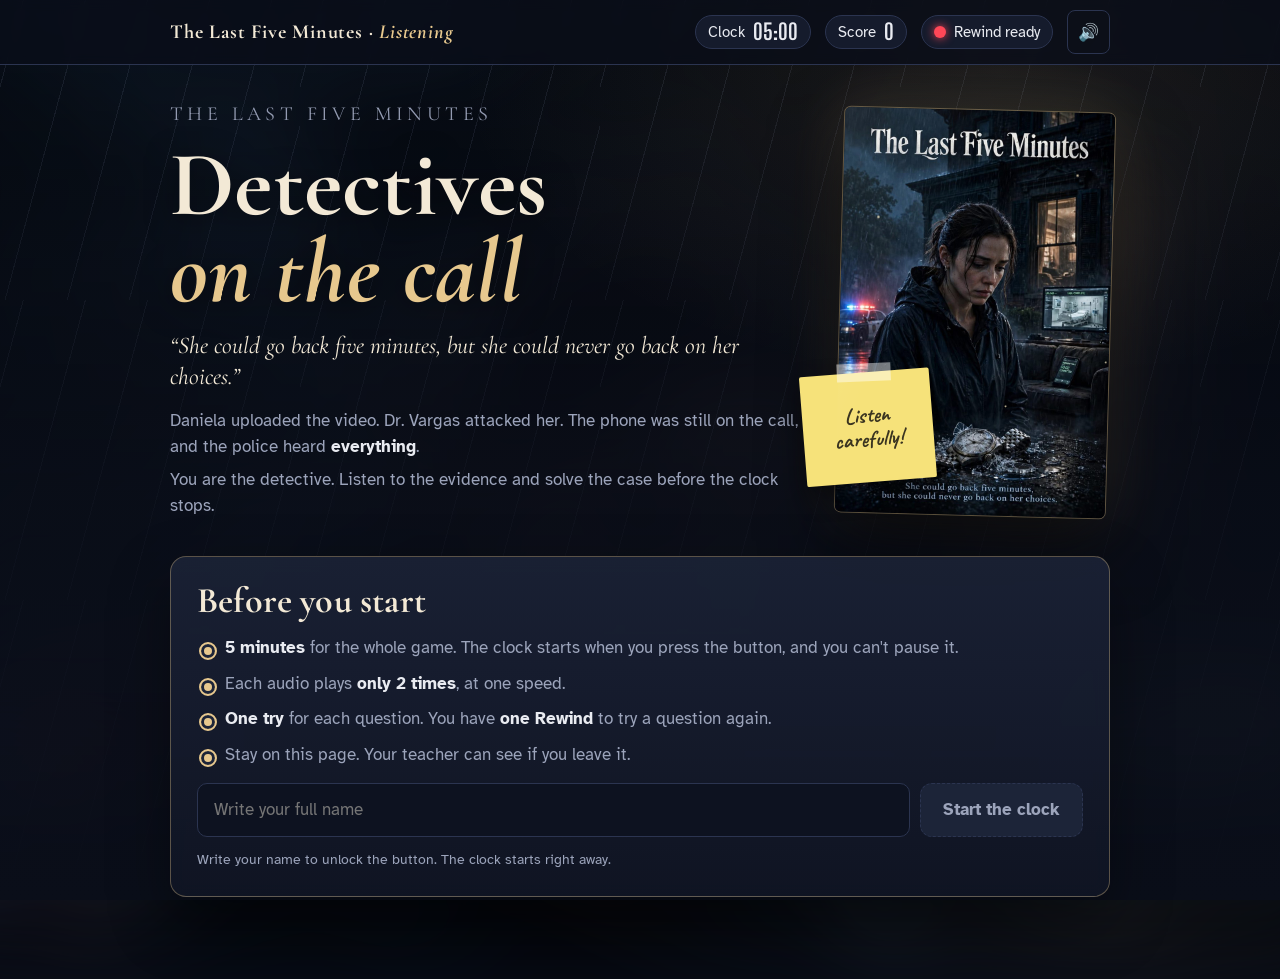
==== commit 444e850b: "Separate games and poster look - Each game lives in its own folder with its own css, js and images; " ====
--- a/listening.html
+++ b/listening.html
@@ -1,88 +1,6 @@
 <!DOCTYPE html>
-<html lang="en">
-<head>
-<meta charset="utf-8">
-<meta name="viewport" content="width=device-width, initial-scale=1">
-<title>Detectives on the Call · The Last Five Minutes</title>
-<meta name="description" content="Daniela uploaded the video. Dr. Vargas attacked her. The phone was still on the call, and the police heard everything. You are the detective. Listen to the evidence and solve the case before the clock">
-<link rel="preconnect" href="https://fonts.googleapis.com">
-<link rel="preconnect" href="https://fonts.gstatic.com" crossorigin>
-<link href="https://fonts.googleapis.com/css2?family=Big+Shoulders+Display:wght@500;700;900&family=Atkinson+Hyperlegible:ital,wght@0,400;0,700;1,400&display=swap" rel="stylesheet">
-<meta name="theme-color" content="#0d1220">
-<link rel="icon" href="img/favicon.svg" type="image/svg+xml">
-<link rel="stylesheet" href="css/style.css">
-</head>
-<body data-page="listening">
-<div class="bar">
-  <div class="wrap">
-    <a class="brand" href="index.html" title="All games" aria-label="All games"><svg class="home-ico" viewBox="0 0 24 24" aria-hidden="true"><path d="M4 11.5 12 5l8 6.5V19a1 1 0 0 1-1 1h-4.5v-5h-5v5H5a1 1 0 0 1-1-1z" fill="none" stroke="currentColor" stroke-width="2" stroke-linejoin="round"/></svg><span class="brand-txt">The Last Five Minutes · <em>Listening</em></span></a>
-    <span class="chip tchip" id="tChip"><span id="tLabel">Clock</span> <b id="tTime">--:--</b></span>
-    <span class="chip" id="playerChip" hidden><span id="playerName"></span></span>
-    <span class="chip">Score <b id="score">0</b></span>
-    <span class="chip" id="tokenChip" title="Your Rewind: one per game"><span class="token-dot"></span><span id="tokenText">Rewind ready</span></span>
-    <button class="ghost" id="restart" type="button" hidden aria-label="Start over"><span class="ico" aria-hidden="true">↺</span><span class="lbl">Start over</span></button>
-  </div>
-  <span class="tline" aria-hidden="true"></span>
-</div>
-
-<div class="wrap">
-  <header class="hero">
-    <div>
-      <h1>Detectives <span>on the call</span></h1>
-      <p>Daniela uploaded the video. Dr. Vargas attacked her. The phone was still on the call, and the police heard <strong>everything</strong>.</p><p>You are the detective. Listen to the evidence and solve the case before the clock stops.</p>
-    </div>
-    <div class="dial-box" aria-hidden="true">
-      <div class="dial" id="dial"><div class="dial-face"><div><div class="dial-time" id="dialTime">--:--</div><div class="dial-label" id="dialLabel">Mission clock</div></div></div></div>
-    </div>
-  </header>
-
-  <section class="gate" id="gate">
-    <h2>Before you start</h2>
-    <ul><li><b>5 minutes</b> for the whole game. The clock starts when you press the button, and you can't pause it.</li><li>Each audio plays <b>only 2 times</b>, at one speed.</li><li><b>One try</b> for each question. You have <b>one Rewind</b> to try a question again.</li><li>Stay on this page. Your teacher can see if you leave it.</li></ul>
-    <form id="gateForm">
-      <label for="nameIn" class="sr">Your full name</label>
-      <input type="text" id="nameIn" placeholder="Write your full name" autocomplete="off" maxlength="40">
-      <button class="btn red" id="startBtn" type="submit" disabled>Start the clock</button>
-    </form>
-    <p class="hint" id="startHint">Write your name to unlock the button. The clock starts right away.</p>
-    <p class="meta" id="attemptNote"></p>
-  </section>
-
-  <section class="gate" id="doneCard" hidden>
-    <h2>You finished this game</h2>
-    <p class="meta" id="doneMeta"></p>
-    <div class="row">
-      <button class="btn red" id="againTop" type="button">Play again</button>
-      <button class="btn line" id="seeResult" type="button">See my result</button>
-      <a class="btn line" href="index.html">All games</a>
-      <a class="btn line" href="writing.html">Next: Writing →</a>
-    </div>
-  </section>
-
-  <section class="panel game-area" data-first>
-    <h2>The evidence</h2>
-    <p class="lead">Press ▶ to listen. Each audio plays only <strong>two times</strong>, so listen carefully. The questions unlock after you listen. You get one try for each question.</p>
-    <div class="row"><span class="chip" id="progress">0 / 9 answered</span></div>
-    <p class="note" id="noVoice" hidden>This browser can't play the audio, so the text appears instead. For the real listening game, open the link in Chrome or Edge.</p>
-    <div id="evidence"></div>
-  </section>
-  <section class="result" id="result" hidden></section>
-</div>
-
-<div class="flash" id="flash"></div>
-<div class="modal" id="modal" role="dialog" aria-modal="true" aria-labelledby="mTitle">
-  <div class="modal-box">
-    <h3 id="mTitle">Wrong!</h3>
-    <p id="mText"></p>
-    <div class="row">
-      <button class="btn red" id="mYes" type="button">Yes</button>
-      <button class="btn line" id="mNo" type="button">No</button>
-    </div>
-  </div>
-</div>
-<script src="js/fx.js"></script>
-<script src="js/common.js"></script>
-<script src="js/listening.js"></script>
-<script src="js/boot.js"></script>
-</body>
-</html>
+<html lang="en"><head><meta charset="utf-8"><title>Detectives on the Call · The Last Five Minutes</title>
+<meta http-equiv="refresh" content="0; url=listening/">
+<link rel="canonical" href="https://lastfiveminutes.github.io/listening/">
+<script>location.replace("listening/"+location.search+location.hash)</script></head>
+<body><p><a href="listening/">Detectives on the Call · The Last Five Minutes</a></p></body></html>
